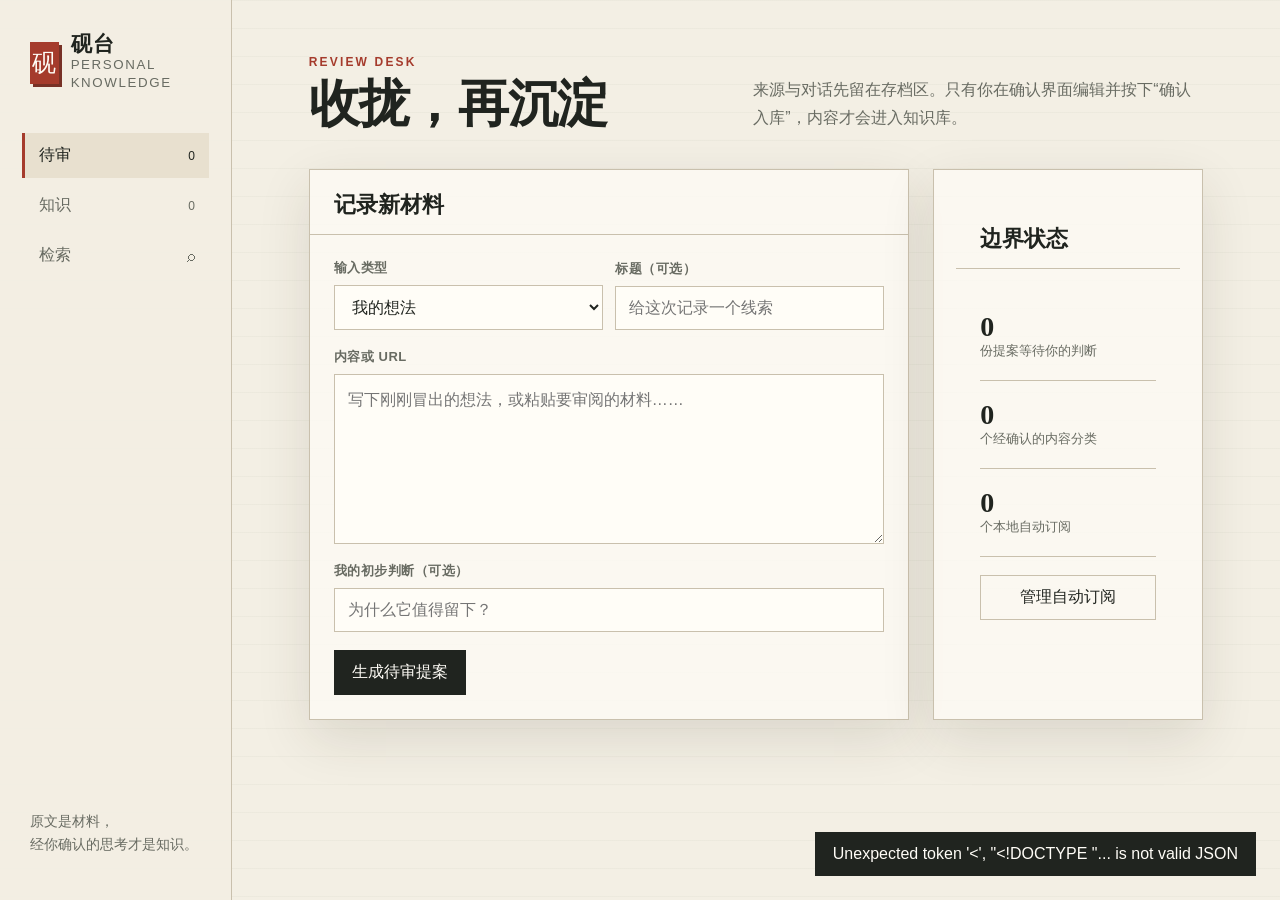
==== applications/personal_knowledge/static/index.html @ 5af7d578 "feat: add personal knowledge workflow and dynamic LLM settings" ====
<!doctype html>
<html lang="zh-CN">
<head>
  <meta charset="utf-8">
  <meta name="viewport" content="width=device-width, initial-scale=1">
  <title>砚台 · 个人知识库</title>
  <style>
    :root {
      --paper: #f3efe4;
      --paper-deep: #e8e0cf;
      --ink: #20241f;
      --ink-soft: #686b62;
      --line: #c9c0ad;
      --red: #a53b2c;
      --green: #425e4b;
      --white: #fffdf7;
      --shadow: 0 18px 50px rgba(46, 39, 28, .12);
      --serif: "Iowan Old Style", "Noto Serif SC", "Songti SC", Georgia, serif;
      --sans: "Avenir Next", "Noto Sans SC", "Microsoft YaHei", sans-serif;
    }
    * { box-sizing: border-box; }
    body {
      margin: 0; color: var(--ink); background: var(--paper);
      font-family: var(--sans); min-height: 100vh;
      background-image: linear-gradient(rgba(75, 68, 54, .035) 1px, transparent 1px);
      background-size: 100% 28px;
    }
    button, input, textarea, select { font: inherit; }
    button { cursor: pointer; }
    :focus-visible { outline: 3px solid rgba(165, 59, 44, .28); outline-offset: 2px; }
    .shell { display: grid; grid-template-columns: 232px minmax(0, 1fr); min-height: 100vh; }
    aside {
      padding: 34px 22px; border-right: 1px solid var(--line); background: rgba(243, 239, 228, .9);
      position: sticky; top: 0; height: 100vh;
    }
    .brand { display: flex; align-items: center; gap: 12px; margin: 0 8px 42px; }
    .seal {
      width: 42px; height: 42px; display: grid; place-items: center; color: var(--white);
      background: var(--red); font-family: var(--serif); font-size: 24px; box-shadow: 3px 3px 0 #773126;
    }
    .brand h1 { margin: 0; font: 700 21px/1 var(--serif); letter-spacing: .08em; }
    .brand small { color: var(--ink-soft); letter-spacing: .12em; }
    nav { display: grid; gap: 5px; }
    nav button {
      display: flex; justify-content: space-between; align-items: center; border: 0; color: var(--ink-soft);
      background: transparent; padding: 12px 14px; text-align: left; border-left: 3px solid transparent;
    }
    nav button.active { color: var(--ink); background: var(--paper-deep); border-left-color: var(--red); }
    nav .count { font-size: 12px; font-variant-numeric: tabular-nums; }
    .aside-note { position: absolute; left: 30px; right: 26px; bottom: 30px; color: var(--ink-soft); font: 14px/1.6 var(--serif); }
    main { padding: 52px clamp(28px, 6vw, 88px) 80px; max-width: 1400px; width: 100%; }
    .topline { display: flex; justify-content: space-between; gap: 24px; align-items: end; margin-bottom: 38px; }
    .eyebrow { color: var(--red); text-transform: uppercase; letter-spacing: .18em; font-size: 12px; font-weight: 700; }
    h2 { margin: 7px 0 0; font: 700 clamp(32px, 4vw, 52px)/1.05 var(--serif); letter-spacing: -.025em; }
    .topline p { max-width: 450px; color: var(--ink-soft); line-height: 1.7; margin: 0; }
    .view[hidden] { display: none; }
    .grid { display: grid; grid-template-columns: minmax(0, 1.4fr) minmax(270px, .6fr); gap: 24px; }
    .panel { background: rgba(255, 253, 247, .72); border: 1px solid var(--line); box-shadow: var(--shadow); }
    .panel-head { padding: 22px 24px 16px; border-bottom: 1px solid var(--line); }
    .panel-head h3 { margin: 0; font: 700 22px/1.2 var(--serif); }
    .panel-body { padding: 24px; }
    .field { display: grid; gap: 8px; margin-bottom: 18px; }
    label { color: var(--ink-soft); font-size: 13px; font-weight: 650; letter-spacing: .04em; }
    input, textarea, select {
      width: 100%; border: 1px solid var(--line); border-radius: 0; padding: 12px 13px;
      background: var(--white); color: var(--ink);
    }
    textarea { min-height: 170px; resize: vertical; line-height: 1.65; }
    .row { display: flex; gap: 12px; align-items: center; }
    .row > * { flex: 1; }
    .primary, .quiet, .danger {
      border: 1px solid var(--ink); padding: 11px 17px; transition: transform .16s, box-shadow .16s, background .16s;
    }
    .primary { color: var(--white); background: var(--ink); }
    .primary:hover { transform: translateY(-2px); box-shadow: 4px 4px 0 var(--red); }
    .quiet { color: var(--ink); background: transparent; border-color: var(--line); }
    .quiet:hover { background: var(--paper-deep); }
    .danger { color: var(--white); background: var(--red); border-color: var(--red); }
    .list { display: grid; gap: 12px; }
    .item { background: var(--white); border: 1px solid var(--line); padding: 18px 20px; }
    .item h4 { margin: 0 0 8px; font: 700 19px/1.3 var(--serif); }
    .item p { margin: 0; color: var(--ink-soft); line-height: 1.55; }
    .item-foot { display: flex; justify-content: space-between; align-items: center; margin-top: 15px; gap: 12px; }
    .tags { display: flex; flex-wrap: wrap; gap: 6px; }
    .tag { padding: 4px 8px; background: var(--paper-deep); color: var(--ink-soft); font-size: 12px; }
    .rule-stats { display: grid; gap: 0; }
    .stat { padding: 20px 0; border-bottom: 1px solid var(--line); }
    .stat strong { display: block; font: 700 28px/1 var(--serif); }
    .stat span { color: var(--ink-soft); font-size: 13px; }
    .empty { padding: 52px 24px; text-align: center; color: var(--ink-soft); border: 1px dashed var(--line); font-family: var(--serif); }
    .searchbar { display: grid; grid-template-columns: 1fr auto; gap: 10px; margin-bottom: 14px; }
    .check { display: flex; gap: 8px; align-items: center; color: var(--ink-soft); margin-bottom: 24px; }
    .check input { width: auto; }
    .scope { color: var(--red); font-size: 11px; letter-spacing: .12em; text-transform: uppercase; }
    .answer { border-left: 4px solid var(--green); padding: 18px 22px; background: #edf0e8; margin-bottom: 22px; line-height: 1.7; }
    dialog { border: 1px solid var(--ink); padding: 0; width: min(880px, calc(100vw - 32px)); max-height: 92vh; background: var(--paper); box-shadow: 0 30px 90px rgba(20, 19, 16, .34); }
    dialog::backdrop { background: rgba(26, 27, 24, .64); backdrop-filter: blur(3px); }
    .modal-head { position: sticky; top: 0; z-index: 2; background: var(--paper); padding: 22px 28px; display: flex; justify-content: space-between; align-items: center; border-bottom: 1px solid var(--line); }
    .modal-head h3 { margin: 0; font: 700 24px/1 var(--serif); }
    .modal-body { padding: 28px; overflow: auto; }
    .modal-foot { position: sticky; bottom: 0; background: var(--paper); padding: 16px 28px; border-top: 1px solid var(--line); display: flex; justify-content: space-between; align-items: center; }
    .assurance { color: var(--green); font-size: 13px; }
    .conversation { margin: 22px 0; padding: 18px; border-left: 2px solid var(--line); background: var(--paper-deep); }
    .toast { position: fixed; right: 24px; bottom: 24px; padding: 13px 18px; background: var(--ink); color: var(--white); transform: translateY(120px); opacity: 0; transition: .2s; z-index: 20; }
    .toast.show { transform: none; opacity: 1; }
    @media (max-width: 820px) {
      .shell { display: block; }
      aside { position: static; height: auto; padding: 18px; border-right: 0; border-bottom: 1px solid var(--line); }
      .brand { margin: 0 0 16px; }
      nav { grid-template-columns: repeat(3, 1fr); }
      nav button { justify-content: center; gap: 8px; border-left: 0; border-bottom: 3px solid transparent; }
      nav button.active { border-bottom-color: var(--red); }
      .aside-note { display: none; }
      main { padding: 34px 18px 60px; }
      .topline { display: block; }
      .topline p { margin-top: 16px; }
      .grid { grid-template-columns: 1fr; }
      .row { align-items: stretch; flex-direction: column; }
    }
  </style>
</head>
<body>
  <div class="shell">
    <aside>
      <div class="brand"><div class="seal">砚</div><div><h1>砚台</h1><small>PERSONAL KNOWLEDGE</small></div></div>
      <nav aria-label="主要导航">
        <button class="active" data-view="inbox">待审 <span class="count" id="inbox-count">0</span></button>
        <button data-view="library">知识 <span class="count" id="entry-count">0</span></button>
        <button data-view="explore">检索 <span>⌕</span></button>
      </nav>
      <p class="aside-note">原文是材料，<br>经你确认的思考才是知识。</p>
    </aside>

    <main>
      <section class="view" id="view-inbox">
        <header class="topline"><div><span class="eyebrow">Review desk</span><h2>收拢，再沉淀</h2></div><p>来源与对话先留在存档区。只有你在确认界面编辑并按下“确认入库”，内容才会进入知识库。</p></header>
        <div class="grid">
          <section class="panel">
            <div class="panel-head"><h3>记录新材料</h3></div>
            <form class="panel-body" id="capture-form">
              <div class="row">
                <div class="field"><label for="capture-kind">输入类型</label><select id="capture-kind"><option value="idea">我的想法</option><option value="text">粘贴原文</option><option value="url">文章链接</option><option value="video">视频链接 / BV号</option></select></div>
                <div class="field"><label for="capture-title">标题（可选）</label><input id="capture-title" placeholder="给这次记录一个线索"></div>
              </div>
              <div class="field"><label for="capture-value">内容或 URL</label><textarea id="capture-value" required placeholder="写下刚刚冒出的想法，或粘贴要审阅的材料……"></textarea></div>
              <div class="field"><label for="capture-note">我的初步判断（可选）</label><input id="capture-note" placeholder="为什么它值得留下？"></div>
              <button class="primary" type="submit">生成待审提案</button>
            </form>
          </section>
          <aside class="panel" style="position:static;height:auto">
            <div class="panel-head"><h3>边界状态</h3></div>
            <div class="panel-body rule-stats"><div class="stat"><strong id="pending-stat">0</strong><span>份提案等待你的判断</span></div><div class="stat"><strong id="category-stat">0</strong><span>个经确认的内容分类</span></div><div class="stat"><strong id="subscription-stat">0</strong><span>个本地自动订阅</span></div><button class="quiet" id="manage-subscriptions" style="margin-top:18px">管理自动订阅</button></div>
          </aside>
        </div>
        <div style="height:34px"></div>
        <div class="list" id="review-list"></div>
      </section>

      <section class="view" id="view-library" hidden>
        <header class="topline"><div><span class="eyebrow">Knowledge ledger</span><h2>我的知识</h2></div><button class="quiet" id="new-category">＋ 维护分类</button></header>
        <div class="list" id="entry-list"></div>
        <div style="height:46px"></div><div class="topline" style="margin-bottom:20px"><div><span class="eyebrow">Recoverable trash</span><h2 style="font-size:30px">回收站</h2></div><p>删除不会立即抹除内容，可在这里恢复。</p></div>
        <div class="list" id="trash-list"></div>
      </section>

      <section class="view" id="view-explore" hidden>
        <header class="topline"><div><span class="eyebrow">Evidence search</span><h2>带着出处寻找</h2></div><p>默认范围只有已确认知识。原始材料必须主动开启，避免把“看过”误当成“想过”。</p></header>
        <form id="search-form" class="searchbar"><input id="search-query" placeholder="搜索一个概念或提出问题" required><button class="primary">检索</button></form>
        <label class="check"><input type="checkbox" id="include-archive"> 同时搜索来源与转录存档</label>
        <div id="answer-box"></div><div class="list" id="search-results"></div>
      </section>
    </main>
  </div>

  <dialog id="review-dialog">
    <div class="modal-head"><div><span class="eyebrow">Human confirmation</span><h3>最终入库内容</h3></div><button class="quiet" type="button" data-close>关闭</button></div>
    <form id="review-form">
      <div class="modal-body">
        <input type="hidden" id="review-id"><input type="hidden" id="proposal-id"><input type="hidden" id="review-revision">
        <div class="field"><label for="review-title">标题</label><input id="review-title" required></div>
        <div class="field"><label for="review-category">内容分类</label><select id="review-category" required></select></div>
        <div class="field"><label for="review-body">正文（可直接编辑）</label><textarea id="review-body" required style="min-height:300px"></textarea></div>
        <div class="field"><label for="review-tags">标签（逗号分隔）</label><input id="review-tags"></div>
        <div class="conversation"><label for="review-message">继续与 Agent 讨论</label><div class="row" style="margin-top:9px"><input id="review-message" placeholder="例如：把我的保留意见写得更明确"><button class="quiet" type="button" id="send-message">更新提案</button></div></div>
        <div id="citation-note" class="assurance"></div>
      </div>
      <div class="modal-foot"><span class="assurance">✓ 点击前不会写入知识库</span><button class="danger" type="submit">确认入库</button></div>
    </form>
  </dialog>

  <dialog id="category-dialog">
    <div class="modal-head"><h3>维护内容分类</h3><button class="quiet" type="button" data-close>关闭</button></div>
    <form id="category-form" class="modal-body">
      <div class="field"><label for="category-action">操作</label><select id="category-action"><option value="create">新增</option><option value="rename">重命名</option><option value="merge">合并到另一分类</option><option value="retire">停用空分类</option></select></div>
      <div class="field" id="category-current-field" hidden><label for="category-current">当前分类</label><select id="category-current"></select></div>
      <div class="field" id="category-name-field"><label for="category-name">分类名称</label><input id="category-name" placeholder="例如：认知与决策"></div>
      <div class="field" id="category-target-field" hidden><label for="category-target">合并目标</label><select id="category-target"></select></div>
      <p style="color:var(--ink-soft)">分类列表不会由 Agent 自动调整。本次变更只有在你再次确认后生效。</p><button class="danger">确认分类变更</button>
    </form>
  </dialog>
  <dialog id="subscription-dialog">
    <div class="modal-head"><h3>本地自动订阅</h3><button class="quiet" type="button" data-close>关闭</button></div>
    <form id="subscription-form" class="modal-body">
      <div class="field"><label for="subscription-name">名称</label><input id="subscription-name" required placeholder="例如：认可的技术频道"></div>
      <div class="row"><div class="field"><label for="subscription-kind">来源类型</label><select id="subscription-kind"><option value="web">网页 / 频道页</option><option value="video">视频地址</option></select></div><div class="field"><label for="subscription-interval">轮询间隔（分钟）</label><input id="subscription-interval" type="number" min="5" value="60"></div></div>
      <div class="field"><label for="subscription-url">订阅地址</label><input id="subscription-url" type="text" required placeholder="https://…"></div>
      <div class="row"><button class="primary">新增订阅</button><button class="quiet" type="button" id="poll-once">立即轮询一次</button></div>
      <div class="list" id="subscription-list" style="margin-top:24px"></div>
    </form>
  </dialog>
  <div class="toast" id="toast" role="status"></div>

  <script>
    const state = { categories: [], entries: [], trash: [], reviews: [], subscriptions: [], preferences: [], activeReview: null };
    const $ = (selector) => document.querySelector(selector);
    const escapeText = (value='') => String(value);
    async function api(path, options={}) {
      const response = await fetch(path, { headers: {'Content-Type':'application/json'}, ...options });
      const data = await response.json();
      if (!response.ok) throw new Error(data.error || '请求失败');
      return data;
    }
    function toast(message) { const node=$('#toast'); node.textContent=message; node.classList.add('show'); setTimeout(()=>node.classList.remove('show'),2200); }
    function latest(review) { return review.proposals[review.proposals.length - 1]; }
    function trim(text, max=150) { return text.length > max ? text.slice(0,max) + '…' : text; }
    function makeItem(title, body, tags=[]) {
      const el=document.createElement('article'); el.className='item';
      const h=document.createElement('h4'); h.textContent=title; el.append(h);
      const p=document.createElement('p'); p.textContent=trim(body); el.append(p);
      if(tags.length){ const box=document.createElement('div'); box.className='tags'; box.style.marginTop='13px'; tags.forEach(t=>{const x=document.createElement('span');x.className='tag';x.textContent=t;box.append(x)});el.append(box); }
      return el;
    }
    async function refresh() { Object.assign(state, await api('/api/state')); render(); }
    function render() {
      $('#inbox-count').textContent=state.reviews.length; $('#entry-count').textContent=state.entries.length;
      $('#pending-stat').textContent=state.reviews.length; $('#category-stat').textContent=state.categories.length;
      $('#subscription-stat').textContent=state.subscriptions.length;
      const reviews=$('#review-list'); reviews.replaceChildren();
      if(!state.reviews.length) reviews.innerHTML='<div class="empty">待审桌面是空的。新想法会先在这里停留。</div>';
      state.reviews.forEach(review=>{ const p=latest(review); const el=makeItem(p.title,p.body,p.tags); const foot=document.createElement('div');foot.className='item-foot'; const meta=document.createElement('span');meta.className='scope';meta.textContent=`修订 ${review.revision} · 未入库`; const btn=document.createElement('button');btn.className='quiet';btn.textContent='审阅并确认';btn.onclick=()=>openReview(review.review_id);foot.append(meta,btn);el.append(foot);reviews.append(el); });
      const entries=$('#entry-list'); entries.replaceChildren();
      if(!state.entries.length) entries.innerHTML='<div class="empty">这里尚无知识。完成一次人工确认后，第一条会出现在这里。</div>';
      state.entries.forEach(entry=>{ const category=state.categories.find(c=>c.category_id===entry.document.category_id); const el=makeItem(entry.document.title,entry.document.body,entry.document.tags); const foot=document.createElement('div');foot.className='item-foot';const meta=document.createElement('span');meta.className='scope';meta.textContent=`${category?.name || '未分类'} · v${entry.revision} · ${entry.document.citations.length} 个出处`;const actions=document.createElement('div');actions.className='row';const edit=document.createElement('button');edit.className='quiet';edit.textContent='再次审阅';edit.onclick=()=>startEntryReview(entry.entry_id);const remove=document.createElement('button');remove.className='quiet';remove.textContent='移入回收站';remove.onclick=()=>changeEntryStatus(entry,false);actions.append(edit,remove);foot.append(meta,actions);el.append(foot);entries.append(el); });
      const trash=$('#trash-list');trash.replaceChildren();if(!state.trash.length)trash.innerHTML='<div class="empty">回收站为空。</div>';state.trash.forEach(entry=>{const el=makeItem(entry.document.title,entry.document.body,entry.document.tags);const foot=document.createElement('div');foot.className='item-foot';const meta=document.createElement('span');meta.className='scope';meta.textContent=`已删除 · v${entry.revision}`;const restore=document.createElement('button');restore.className='quiet';restore.textContent='恢复';restore.onclick=()=>changeEntryStatus(entry,true);foot.append(meta,restore);el.append(foot);trash.append(el)});
      const subs=$('#subscription-list');subs.replaceChildren();state.subscriptions.forEach(sub=>{const el=makeItem(sub.name,sub.url,[sub.kind,`${sub.interval_minutes} 分钟`]);if(sub.last_error){const err=document.createElement('p');err.style.color='var(--red)';err.style.marginTop='10px';err.textContent=sub.last_error;el.append(err)}subs.append(el)});if(!state.subscriptions.length)subs.innerHTML='<div class="empty">还没有订阅。轮询只会生成待审提案，不会自动入库。</div>';
    }
    function openReview(id) {
      const review=state.reviews.find(r=>r.review_id===id); if(!review)return; state.activeReview=review; const p=latest(review);
      $('#review-id').value=review.review_id;$('#proposal-id').value=p.proposal_id;$('#review-revision').value=review.revision;$('#review-title').value=p.title;$('#review-body').value=p.body;$('#review-tags').value=p.tags.join(', ');
      const select=$('#review-category');select.replaceChildren(); if(!state.categories.length){const option=new Option('请先创建分类','');select.add(option);} state.categories.forEach(c=>select.add(new Option(c.name,c.category_id))); if(p.suggested_category){const match=state.categories.find(c=>c.name===p.suggested_category);if(match)select.value=match.category_id;}
      $('#citation-note').textContent=`将保留 ${p.citations.length} 个来源引用；完整原文与对话只留在存档区。`; $('#review-dialog').showModal();
    }
    async function startEntryReview(id){try{const review=await api(`/api/entries/${id}/review`,{method:'POST',body:'{}'});await refresh();openReview(review.review_id);toast('已创建新修订，原版本仍保持不变');}catch(err){toast(err.message)}}
    async function changeEntryStatus(entry,restore){const label=restore?'恢复':'移入回收站';if(!confirm(`确认${label}“${entry.document.title}”？`))return;try{await api(`/api/entries/${entry.entry_id}/status`,{method:'POST',body:JSON.stringify({confirmed:true,action:restore?'restore':'delete',expected_revision:entry.revision})});await refresh();toast(`已${label}`)}catch(err){toast(err.message)}}
    document.querySelectorAll('nav button').forEach(btn=>btn.onclick=()=>{document.querySelectorAll('nav button').forEach(x=>x.classList.toggle('active',x===btn));document.querySelectorAll('.view').forEach(v=>v.hidden=v.id!==`view-${btn.dataset.view}`)});
    document.querySelectorAll('[data-close]').forEach(btn=>btn.onclick=()=>btn.closest('dialog').close());
    $('#capture-kind').onchange=()=>{ const kind=$('#capture-kind').value; $('#capture-value').placeholder=['url','video'].includes(kind)?'https://… 或 BV 号':kind==='idea'?'写下刚刚冒出的想法……':'粘贴要审阅的原文……'; };
    $('#capture-form').onsubmit=async e=>{e.preventDefault();const button=e.submitter;button.disabled=true;try{await api('/api/ingest',{method:'POST',body:JSON.stringify({kind:$('#capture-kind').value,value:$('#capture-value').value,title:$('#capture-title').value,note:$('#capture-note').value})});e.target.reset();await refresh();toast('已生成待审提案，尚未入库');}catch(err){toast(err.message)}finally{button.disabled=false}};
    function fillCategoryControls(){const current=$('#category-current'),target=$('#category-target');current.replaceChildren();target.replaceChildren();state.categories.forEach(c=>{current.add(new Option(c.name,c.category_id));target.add(new Option(c.name,c.category_id))});}
    function categoryMode(){const action=$('#category-action').value;$('#category-current-field').hidden=action==='create';$('#category-name-field').hidden=['merge','retire'].includes(action);$('#category-target-field').hidden=action!=='merge';}
    $('#new-category').onclick=()=>{fillCategoryControls();categoryMode();$('#category-dialog').showModal()};$('#category-action').onchange=categoryMode;
    $('#category-form').onsubmit=async e=>{e.preventDefault();const action=$('#category-action').value,current=state.categories.find(c=>c.category_id===$('#category-current').value);const payload={confirmed:true,change_type:action,name:$('#category-name').value};if(action!=='create'){payload.category_id=current?.category_id;payload.expected_revision=current?.revision;}if(action==='merge')payload.target_category_id=$('#category-target').value;if(!confirm(`确认执行分类${{create:'新增',rename:'重命名',merge:'合并',retire:'停用'}[action]}？`))return;try{await api('/api/categories/confirm',{method:'POST',body:JSON.stringify(payload)});$('#category-dialog').close();e.target.reset();await refresh();toast('分类变更已确认');}catch(err){toast(err.message)}};
    $('#manage-subscriptions').onclick=()=>$('#subscription-dialog').showModal();
    $('#subscription-form').onsubmit=async e=>{e.preventDefault();try{await api('/api/subscriptions',{method:'POST',body:JSON.stringify({name:$('#subscription-name').value,kind:$('#subscription-kind').value,url:$('#subscription-url').value,interval_minutes:Number($('#subscription-interval').value)})});e.target.reset();await refresh();toast('订阅已保存；新内容只会进入待审区');}catch(err){toast(err.message)}};
    $('#poll-once').onclick=async()=>{try{const result=await api('/api/subscriptions/poll-once',{method:'POST',body:'{}'});await refresh();toast(`轮询完成：${result.filter(x=>x.changed).length} 个来源有变化`)}catch(err){toast(err.message)}};
    $('#send-message').onclick=async()=>{const content=$('#review-message').value.trim();if(!content)return;const id=$('#review-id').value;try{await api(`/api/reviews/${id}/messages`,{method:'POST',body:JSON.stringify({content})});$('#review-dialog').close();await refresh();openReview(id);toast('Agent 已根据讨论更新提案');}catch(err){toast(err.message)}};
    $('#review-form').onsubmit=async e=>{e.preventDefault();if(!$('#review-category').value){toast('请先创建并选择分类');return;}const review=state.activeReview,p=latest(review),target=review.target_entry_id?state.entries.find(x=>x.entry_id===review.target_entry_id):null;const payload={proposal_id:$('#proposal-id').value,expected_review_revision:Number($('#review-revision').value),title:$('#review-title').value,category_id:$('#review-category').value,body:$('#review-body').value,tags:$('#review-tags').value.split(/[,，]/).map(x=>x.trim()).filter(Boolean),citations:p.citations,target_entry_id:target?.entry_id||null,expected_entry_revision:target?.revision??null};try{const result=await api(`/api/reviews/${review.review_id}/confirm`,{method:'POST',body:JSON.stringify(payload)});for(const suggestion of result.preference_suggestions||[]){if(confirm(`Agent 推断到偏好：${suggestion.value}\n\n是否允许写入 Runtime Memory？`)){await api('/api/preferences/confirm',{method:'POST',body:JSON.stringify(suggestion)})}}$('#review-dialog').close();await refresh();toast(target?'已生成新版本':'已按你编辑的版本入库');}catch(err){toast(err.message)}};
    $('#search-form').onsubmit=async e=>{e.preventDefault();const q=$('#search-query').value,archive=$('#include-archive').checked;const box=$('#search-results');box.innerHTML='<div class="empty">正在检索证据…</div>';$('#answer-box').replaceChildren();try{const hits=await api(`/api/search?q=${encodeURIComponent(q)}&archive=${archive}`);box.replaceChildren();if(!hits.length){box.innerHTML='<div class="empty">没有找到可支持回答的内容。</div>';return;}hits.forEach(hit=>{const el=makeItem(hit.title,hit.snippet);const scope=document.createElement('div');scope.className='scope';scope.style.marginTop='12px';scope.textContent=hit.scope==='knowledge'?'已确认知识':'来源存档';el.append(scope);box.append(el)});const answer=await api('/api/answer',{method:'POST',body:JSON.stringify({question:q,include_archive:archive})});if(answer){const node=document.createElement('div');node.className='answer';node.textContent=answer.answer;$('#answer-box').append(node)}}catch(err){box.innerHTML='';toast(err.message)}};
    refresh().catch(err=>toast(err.message));
  </script>
</body>
</html>
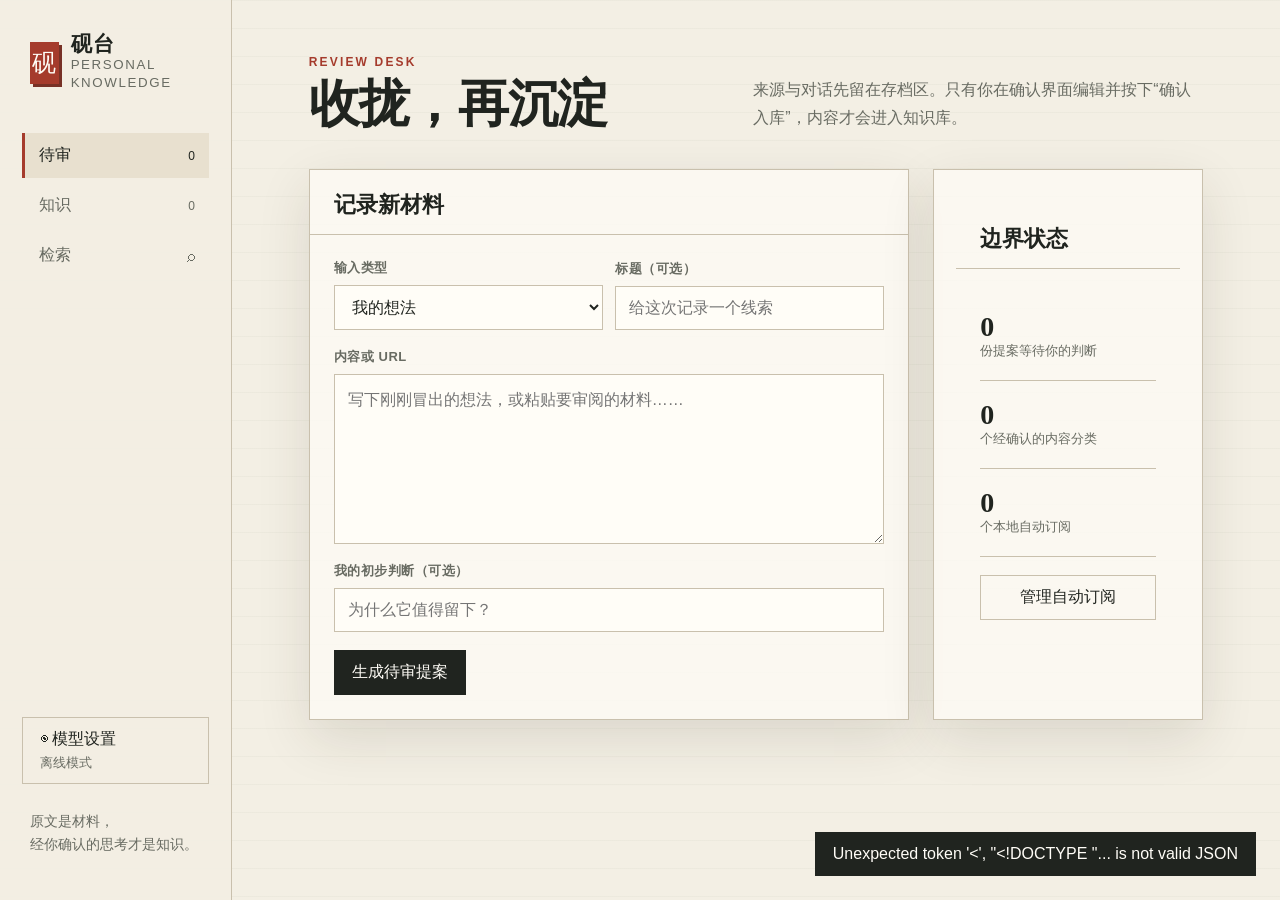
==== commit 28cabe76: "feat(runtime): establish governance-first adaptive architecture Introduce the Runtime-owned decision" ====
--- a/applications/personal_knowledge/static/index.html
+++ b/applications/personal_knowledge/static/index.html
@@ -4,6 +4,7 @@
   <meta charset="utf-8">
   <meta name="viewport" content="width=device-width, initial-scale=1">
   <title>砚台 · 个人知识库</title>
+  <link rel="icon" href="data:,">
   <style>
     :root {
       --paper: #f3efe4;
@@ -48,6 +49,8 @@
     nav button.active { color: var(--ink); background: var(--paper-deep); border-left-color: var(--red); }
     nav .count { font-size: 12px; font-variant-numeric: tabular-nums; }
     .aside-note { position: absolute; left: 30px; right: 26px; bottom: 30px; color: var(--ink-soft); font: 14px/1.6 var(--serif); }
+    .model-button { position: absolute; left: 22px; right: 22px; bottom: 116px; text-align: left; }
+    .model-button small { display: block; color: var(--ink-soft); margin-top: 4px; overflow: hidden; text-overflow: ellipsis; white-space: nowrap; }
     main { padding: 52px clamp(28px, 6vw, 88px) 80px; max-width: 1400px; width: 100%; }
     .topline { display: flex; justify-content: space-between; gap: 24px; align-items: end; margin-bottom: 38px; }
     .eyebrow { color: var(--red); text-transform: uppercase; letter-spacing: .18em; font-size: 12px; font-weight: 700; }
@@ -111,6 +114,7 @@
       nav button { justify-content: center; gap: 8px; border-left: 0; border-bottom: 3px solid transparent; }
       nav button.active { border-bottom-color: var(--red); }
       .aside-note { display: none; }
+      .model-button { position: static; width: 100%; margin-top: 12px; }
       main { padding: 34px 18px 60px; }
       .topline { display: block; }
       .topline p { margin-top: 16px; }
@@ -128,6 +132,7 @@
         <button data-view="library">知识 <span class="count" id="entry-count">0</span></button>
         <button data-view="explore">检索 <span>⌕</span></button>
       </nav>
+      <button class="quiet model-button" id="model-settings"><span>◉ 模型设置</span><small id="model-label">离线模式</small></button>
       <p class="aside-note">原文是材料，<br>经你确认的思考才是知识。</p>
     </aside>
 
@@ -208,14 +213,26 @@
       <div class="list" id="subscription-list" style="margin-top:24px"></div>
     </form>
   </dialog>
+  <dialog id="model-dialog">
+    <div class="modal-head"><div><span class="eyebrow">Runtime inference</span><h3>模型设置</h3></div><button class="quiet" type="button" data-close>关闭</button></div>
+    <form id="model-form" class="modal-body">
+      <div class="field"><label for="llm-target">LLM Target</label><select id="llm-target"></select></div>
+      <div class="field"><label for="llm-model">模型</label><div class="row"><select id="llm-model"><option value="">请先读取模型</option></select><button class="quiet" type="button" id="discover-models">读取模型</button></div></div>
+      <div class="field" id="llm-key-field"><label for="llm-api-key">API Key（留空则使用环境变量或本地私密配置）</label><input id="llm-api-key" type="password" autocomplete="off" placeholder="不会返回到浏览器"></div>
+      <div class="item" id="llm-status"><p>正在读取 Runtime target 配置…</p></div>
+      <div style="margin-top:20px"><button class="primary" type="submit">测试并激活</button></div>
+    </form>
+  </dialog>
   <div class="toast" id="toast" role="status"></div>
 
   <script>
-    const state = { categories: [], entries: [], trash: [], reviews: [], subscriptions: [], preferences: [], activeReview: null };
+    const state = { categories: [], entries: [], trash: [], reviews: [], subscriptions: [], preferences: [], activeReview: null, llm: null, llmModels: {} };
     const $ = (selector) => document.querySelector(selector);
     const escapeText = (value='') => String(value);
     async function api(path, options={}) {
-      const response = await fetch(path, { headers: {'Content-Type':'application/json'}, ...options });
+      let response;
+      try { response = await fetch(path, { headers: {'Content-Type':'application/json'}, ...options }); }
+      catch (error) { throw new Error('无法连接个人知识库服务，请确认 8775 端口的进程仍在运行'); }
       const data = await response.json();
       if (!response.ok) throw new Error(data.error || '请求失败');
       return data;
@@ -231,6 +248,11 @@
       return el;
     }
     async function refresh() { Object.assign(state, await api('/api/state')); render(); }
+    async function loadLLMSettings(){state.llm=await api('/api/llm/settings');renderLLM();}
+    function activeTarget(){return state.llm?.targets?.find(x=>x.name===$('#llm-target').value)}
+    function renderLLM(){const llm=state.llm;if(!llm)return;$('#model-label').textContent=llm.inference==='offline'?'离线模式':llm.inference;const select=$('#llm-target');const previous=select.value;select.replaceChildren();for(const target of llm.targets||[])select.add(new Option(`${target.name} · ${target.service}`,target.name));select.value=llm.activeTarget||previous||llm.defaultTarget||'';syncLLMTarget();}
+    function fillModelOptions(models,selected){const select=$('#llm-model'),values=[...new Set([selected,...models].filter(Boolean))];select.replaceChildren();if(!values.length)select.add(new Option('请先读取模型',''));for(const model of values)select.add(new Option(model,model));select.value=selected&&values.includes(selected)?selected:(values[0]||'');}
+    function syncLLMTarget(){const target=activeTarget();if(!target)return;fillModelOptions(state.llmModels[target.name]||[],target.model||'');$('#llm-key-field').hidden=!target.requiresApiKey;const status=target.credentialConfigured?`凭据：${target.credentialSource}`:'尚未配置凭据';$('#llm-status').innerHTML='';const p=document.createElement('p');p.textContent=`${target.service} · ${target.structuredOutput} · ${status}`;$('#llm-status').append(p);}
     function render() {
       $('#inbox-count').textContent=state.reviews.length; $('#entry-count').textContent=state.entries.length;
       $('#pending-stat').textContent=state.reviews.length; $('#category-stat').textContent=state.categories.length;
@@ -263,10 +285,13 @@
     $('#manage-subscriptions').onclick=()=>$('#subscription-dialog').showModal();
     $('#subscription-form').onsubmit=async e=>{e.preventDefault();try{await api('/api/subscriptions',{method:'POST',body:JSON.stringify({name:$('#subscription-name').value,kind:$('#subscription-kind').value,url:$('#subscription-url').value,interval_minutes:Number($('#subscription-interval').value)})});e.target.reset();await refresh();toast('订阅已保存；新内容只会进入待审区');}catch(err){toast(err.message)}};
     $('#poll-once').onclick=async()=>{try{const result=await api('/api/subscriptions/poll-once',{method:'POST',body:'{}'});await refresh();toast(`轮询完成：${result.filter(x=>x.changed).length} 个来源有变化`)}catch(err){toast(err.message)}};
+    $('#model-settings').onclick=async()=>{try{await loadLLMSettings();$('#model-dialog').showModal()}catch(err){toast(err.message)}};$('#llm-target').onchange=syncLLMTarget;
+    $('#discover-models').onclick=async()=>{const button=$('#discover-models'),target=$('#llm-target').value,current=$('#llm-model').value;button.disabled=true;try{const result=await api('/api/llm/models',{method:'POST',body:JSON.stringify({target,apiKey:$('#llm-api-key').value||null})});state.llmModels[target]=result.models||[];fillModelOptions(state.llmModels[target],state.llmModels[target].includes(current)?current:(result.currentModel||state.llmModels[target][0]||''));$('#llm-status').textContent=`${result.availability} · 找到 ${result.models?.length||0} 个模型${result.diagnostics?.length?' · '+result.diagnostics.join(', '):''}`;}catch(err){$('#llm-status').textContent=err.message}finally{button.disabled=false}};
+    $('#model-form').onsubmit=async e=>{e.preventDefault();const button=e.submitter;button.disabled=true;try{const result=await api('/api/llm/probe',{method:'POST',body:JSON.stringify({target:$('#llm-target').value,model:$('#llm-model').value||null,apiKey:$('#llm-api-key').value||null})});if(result.activated&&result.settings){state.llm=result.settings;renderLLM();$('#llm-api-key').value='';toast('连接正常，模型已自动激活')}$('#llm-status').textContent=`${result.availability} · ${result.model} · ${result.activated?'已激活':'未激活'}${result.diagnostics?.length?' · '+result.diagnostics.join(', '):''}`;}catch(err){$('#llm-status').textContent=err.message}finally{button.disabled=false}};
     $('#send-message').onclick=async()=>{const content=$('#review-message').value.trim();if(!content)return;const id=$('#review-id').value;try{await api(`/api/reviews/${id}/messages`,{method:'POST',body:JSON.stringify({content})});$('#review-dialog').close();await refresh();openReview(id);toast('Agent 已根据讨论更新提案');}catch(err){toast(err.message)}};
     $('#review-form').onsubmit=async e=>{e.preventDefault();if(!$('#review-category').value){toast('请先创建并选择分类');return;}const review=state.activeReview,p=latest(review),target=review.target_entry_id?state.entries.find(x=>x.entry_id===review.target_entry_id):null;const payload={proposal_id:$('#proposal-id').value,expected_review_revision:Number($('#review-revision').value),title:$('#review-title').value,category_id:$('#review-category').value,body:$('#review-body').value,tags:$('#review-tags').value.split(/[,，]/).map(x=>x.trim()).filter(Boolean),citations:p.citations,target_entry_id:target?.entry_id||null,expected_entry_revision:target?.revision??null};try{const result=await api(`/api/reviews/${review.review_id}/confirm`,{method:'POST',body:JSON.stringify(payload)});for(const suggestion of result.preference_suggestions||[]){if(confirm(`Agent 推断到偏好：${suggestion.value}\n\n是否允许写入 Runtime Memory？`)){await api('/api/preferences/confirm',{method:'POST',body:JSON.stringify(suggestion)})}}$('#review-dialog').close();await refresh();toast(target?'已生成新版本':'已按你编辑的版本入库');}catch(err){toast(err.message)}};
     $('#search-form').onsubmit=async e=>{e.preventDefault();const q=$('#search-query').value,archive=$('#include-archive').checked;const box=$('#search-results');box.innerHTML='<div class="empty">正在检索证据…</div>';$('#answer-box').replaceChildren();try{const hits=await api(`/api/search?q=${encodeURIComponent(q)}&archive=${archive}`);box.replaceChildren();if(!hits.length){box.innerHTML='<div class="empty">没有找到可支持回答的内容。</div>';return;}hits.forEach(hit=>{const el=makeItem(hit.title,hit.snippet);const scope=document.createElement('div');scope.className='scope';scope.style.marginTop='12px';scope.textContent=hit.scope==='knowledge'?'已确认知识':'来源存档';el.append(scope);box.append(el)});const answer=await api('/api/answer',{method:'POST',body:JSON.stringify({question:q,include_archive:archive})});if(answer){const node=document.createElement('div');node.className='answer';node.textContent=answer.answer;$('#answer-box').append(node)}}catch(err){box.innerHTML='';toast(err.message)}};
-    refresh().catch(err=>toast(err.message));
+    Promise.all([refresh(),loadLLMSettings()]).catch(err=>toast(err.message));
   </script>
 </body>
 </html>
